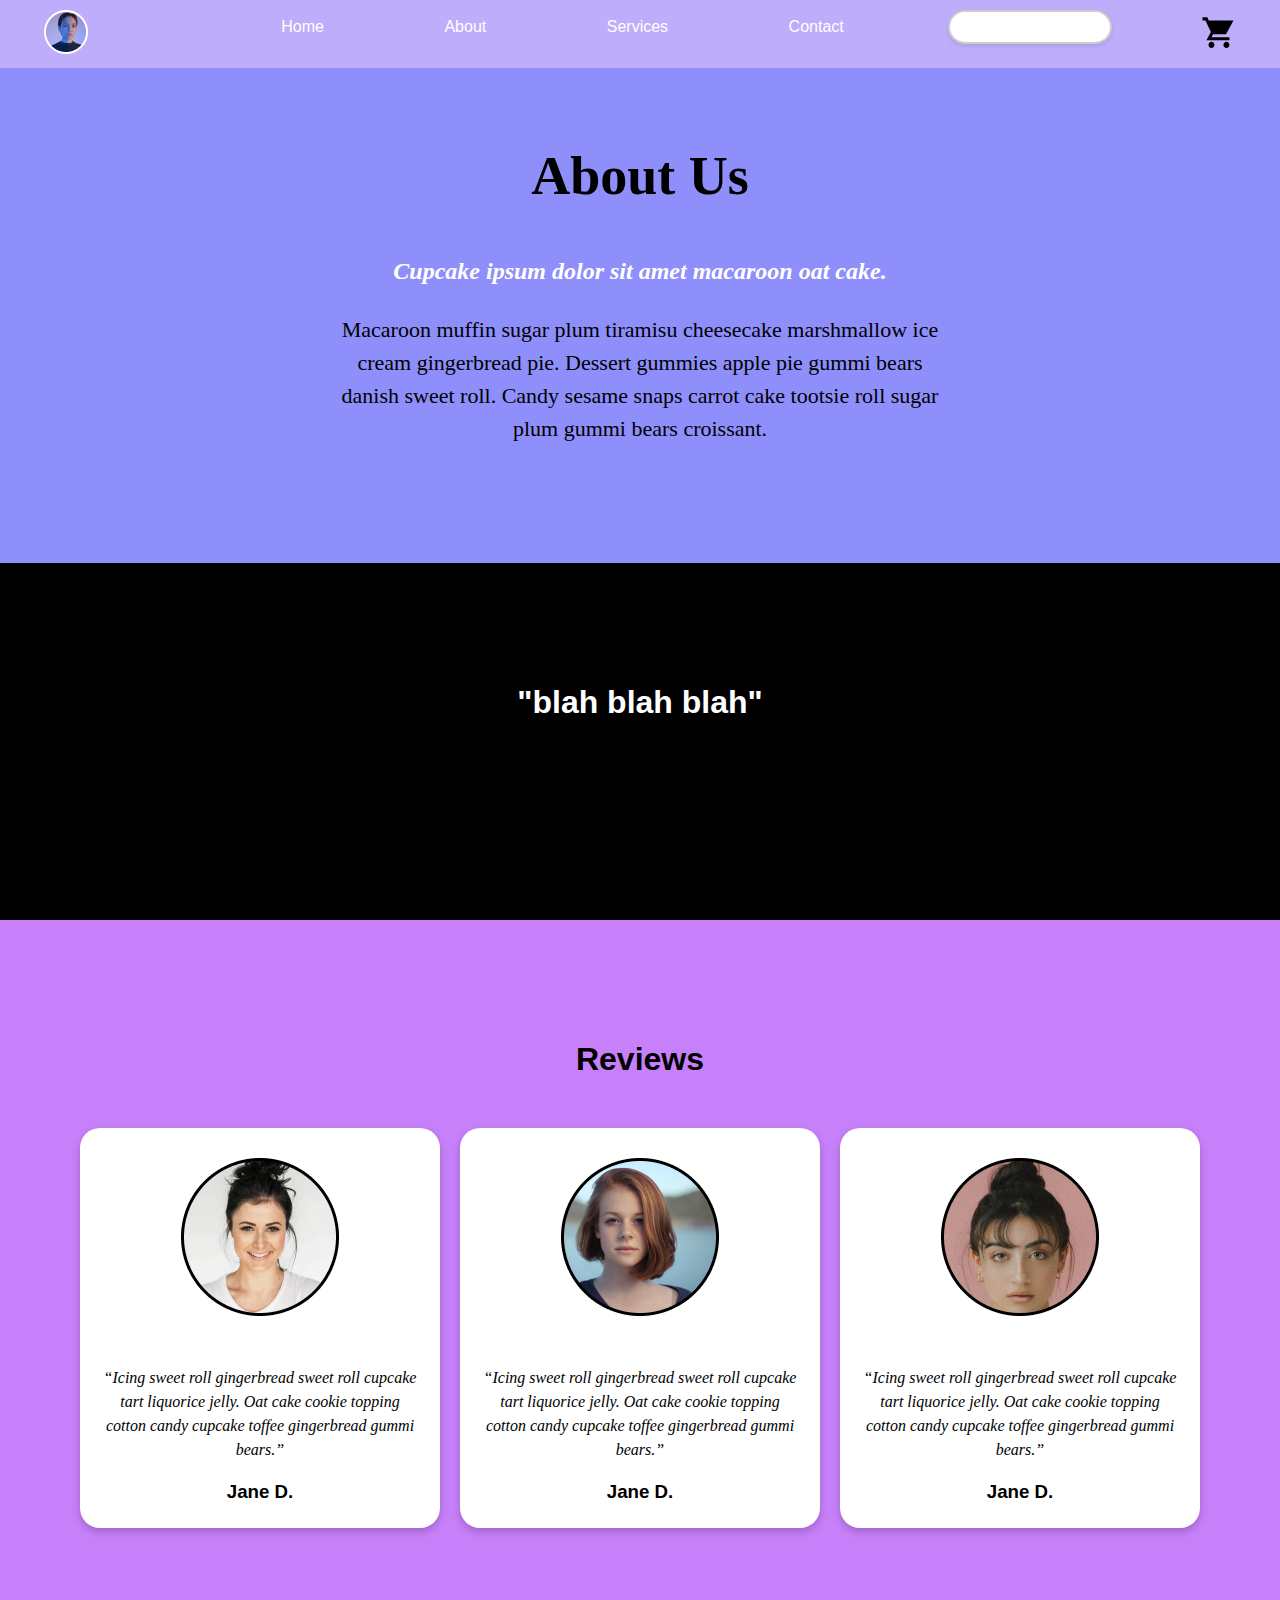
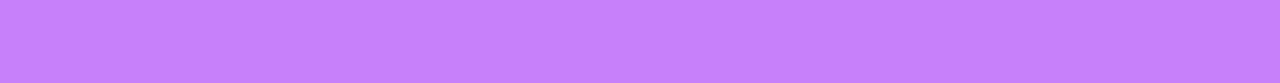
==== exercise2/index.html @ 4f0271bd "add exercise 2" ====
<!DOCTYPE html>
<html lang="en">
<head>
  <meta charset="UTF-8">
  <meta name="viewport" content="width=device-width, initial-scale=1.0">
  <title>Exercise 2</title>
  <link rel="stylesheet" href="./style.css">
</head>
<body>
  <!-- Navigation Bar -->
  <nav>
    <ul>
      <li><img src="profile.png"></li>    
      <li></li>  
      <li><a href="#home">Home</a></li>
      <li><a href="#about">About</a></li>
      <li><a href="#services">Services</a></li>
      <li><a href="#contact">Contact</a></li>
      <li><input type="text" class="search-box" ></li>  
      <li><img src="shopping-cart.svg"></li>  
    </ul>
  </nav>

  <section id="about">
    <h1>About Us</h1>
    <h3>Cupcake ipsum dolor sit amet macaroon oat cake.</h3>
    <p>Macaroon muffin sugar plum tiramisu cheesecake marshmallow ice cream gingerbread pie. Dessert gummies apple pie gummi bears danish sweet roll. Candy sesame snaps carrot cake tootsie roll sugar plum gummi bears croissant.</p>
  </section>

  <section id="services">
    <h1>"blah blah blah"</h1>
  </section>

  <section id="contact">
    <h1>Reviews</h1>
    <div class="image-container">
        <div class="image-box">
          <img src="orang-1.png" alt="Image 1">
          <p>“Icing sweet roll gingerbread sweet roll cupcake tart liquorice jelly. Oat cake cookie topping cotton candy cupcake toffee gingerbread gummi bears.”</p>
          <h3>Jane D.</h3>
        </div>
        <div class="image-box">
          <img src="orang-2.png" alt="Image 2">
          <p>“Icing sweet roll gingerbread sweet roll cupcake tart liquorice jelly. Oat cake cookie topping cotton candy cupcake toffee gingerbread gummi bears.”</p>
          <h3>Jane D.</h3>
        </div>
        <div class="image-box">
          <img src="orang-3.png" alt="Image 3">
          <p>“Icing sweet roll gingerbread sweet roll cupcake tart liquorice jelly. Oat cake cookie topping cotton candy cupcake toffee gingerbread gummi bears.”</p>
          <h3>Jane D.</h3>
        </div>
      </div>
  </section>
</body>
</html>
---- exercise2/style.css ----
/* General body styling */
body, html {
  margin: 0;
  padding: 0;
  font-family: Arial, sans-serif;
}
/* Navigation bar styling */
nav {
  position: fixed; /* Keeps the navbar fixed at the top */
  top: 0;
  width: 100%;
  background-color: #BEADFA;
  padding: 10px 0;
  z-index: 1000; /* Ensures the navbar is above other elements */
}
nav ul {
  list-style: none;
  margin: 0;
  padding: 0;
  display: flex;
  justify-content: space-around;
}
nav ul li {
  margin: 0 15px;
}
nav ul li a {
  color: white;
  text-decoration: none;
  padding: 8px 16px;
  display: inline-block;
}
nav ul li a:hover {
  background-color: #555;
  border-radius: 5px;
}

nav ul .search-container {
  display: flex;
  justify-content: center;
  align-items: center;
  height: 100vh; /* Full height of the viewport */
}
/* Styles for the rounded search box */
nav ul .search-box {
  width: 120px; /* Adjust width as needed */
  height: 10px;
  padding: 10px 20px; /* Adjust padding for desired height */
  border: 2px solid #ccc; /* Border color and width */
  border-radius: 25px; /* Controls the roundness */
  outline: none; /* Removes default outline on focus */
  font-size: 16px; /* Adjust font size */
  box-shadow: 0 2px 4px rgba(0, 0, 0, 0.1); /* Optional: adds subtle shadow */
  transition: border-color 0.3s, box-shadow 0.3s; /* Smooth transition for hover effect */
}
/* Focus and hover effect */
nav ul .search-box:focus {
  border-color: #4A90E2; /* Change border color on focus */
  box-shadow: 0 2px 8px rgba(0, 0, 0, 0.2); /* Enhance shadow on focus */
}

/* Section styling */
section {
  padding: 100px 20px;
  align-items: center;
  justify-content: center;
  text-align: center;
}
/* Different background colors for each section */

#about {
    background-color: #8E8FFA;
    height: 363px;
}

#about h1 {
    font-size: xx-large;
    color : black;

    /* About Us */
font-family: 'Poppins';
font-style: normal;
font-weight: 800;
font-size: 54px;
line-height: 81px;
text-align: center;


}

#about h3 {
    /* Cupcake ipsum dolor sit amet macaroon oat cake. */

font-family: 'Poppins';
font-style: italic;
font-weight: 600;
font-size: 24px;
line-height: 36px;
text-align: center;

color: #FFFFFF;


}

#about p {
    width: 50%;
    text-align: center;
    margin: 0 auto;

    /* Macaroon muffin sugar plum tiramisu cheesecake marshmallow ice cream gingerbread pie. Dessert gummies apple pie gummi bears danish sweet roll. Candy sesame snaps carrot cake tootsie roll sugar plum gummi bears croissant. */

font-family: 'Poppins';
font-style: normal;
font-weight: 400;
font-size: 22px;
line-height: 33px;
text-align: center;

color: #000000;


}


#services {
  background-color: black; /* Even darker gray */
  color: white;
  height: 157px;
}

#services h1 {
    font-size: xx-large;
}

#contact {
  background-color: #C780FA;
  height: 563px;
}

#contact h1 {
    font-size: xx-large;
}

#contact .image-container {
    display: flex;
    justify-content: space-between; /* Space between images */
    align-items: center;
    margin: 50px; /* Adjust this as needed */
}
/* Individual image styling */
#contact .image-box {
  width: 400px; /* Fixed width */
  height: 400px; /* Fixed height */
  background-color: white;
  border-radius: 20px; /* Rounded corners */
  overflow: hidden; /* Ensures image fits within the rounded border */
  margin: 0 10px; /* Space between the images */
  box-shadow: 0 4px 8px rgba(0, 0, 0, 0.2); /* Optional: Adds shadow for a 3D effect */
}
#contact .image-box img {
  margin-top: 30px;
  margin-bottom: 30px;
  width: 158px;
  height: 158px;
  object-fit: cover; /* Ensures the image fits the container without distortion */
}

#contact .image-box p {
    /* “Icing sweet roll gingerbread sweet roll cupcake tart liquorice jelly. Oat cake cookie topping cotton candy cupcake toffee gingerbread gummi bears.” */

font-family: 'Poppins';
font-style: italic;
font-weight: 500;
font-size: 16px;
line-height: 24px;
text-align: center;

color: #000000;
margin-left: 20px;
margin-right: 20px;

}
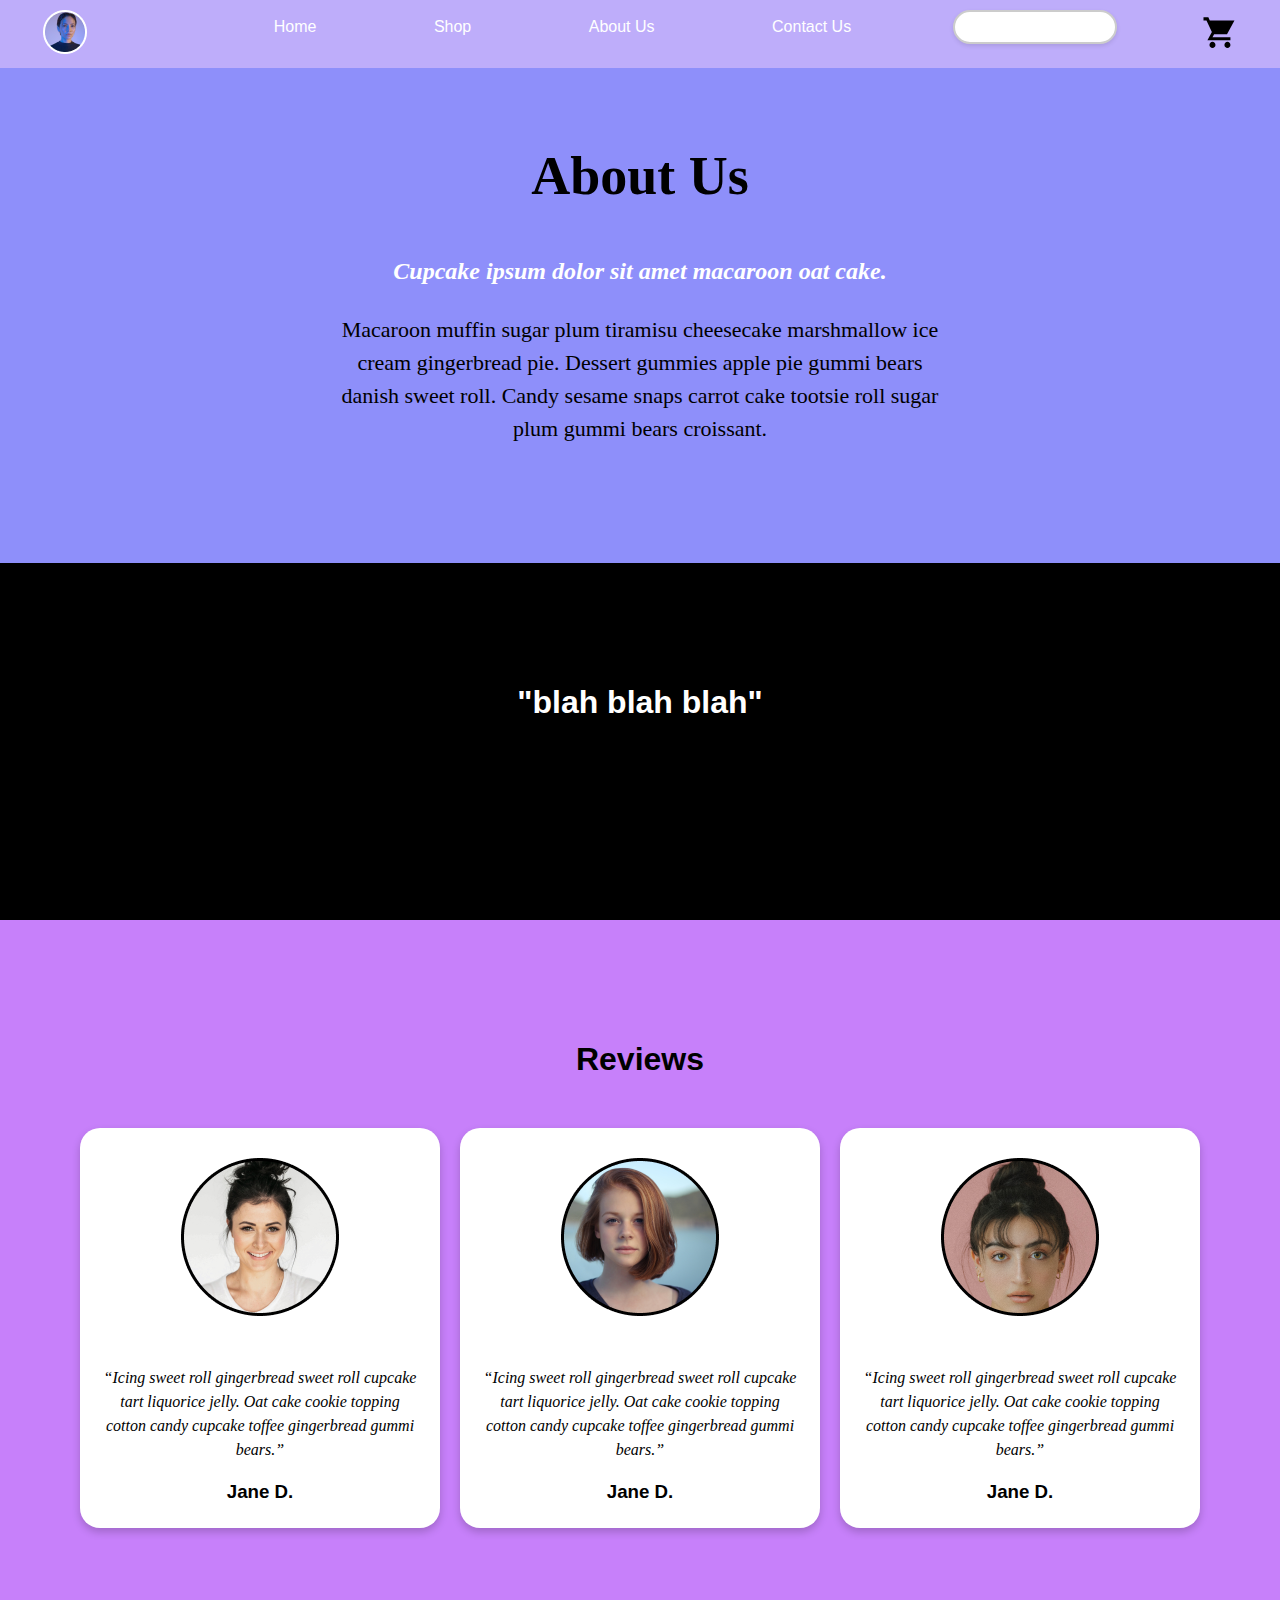
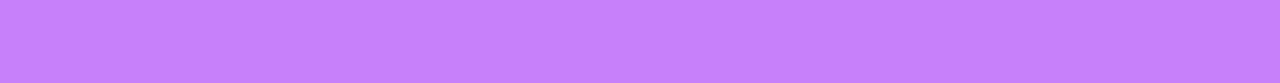
==== commit 6b76bb5b: "fixed navigation name" ====
--- a/exercise2/index.html
+++ b/exercise2/index.html
@@ -7,15 +7,15 @@
   <link rel="stylesheet" href="./style.css">
 </head>
 <body>
-  <!-- Navigation Bar -->
+
   <nav>
     <ul>
       <li><img src="profile.png"></li>    
       <li></li>  
-      <li><a href="#home">Home</a></li>
-      <li><a href="#about">About</a></li>
-      <li><a href="#services">Services</a></li>
-      <li><a href="#contact">Contact</a></li>
+      <li><a href="#">Home</a></li>
+      <li><a href="#shop">Shop</a></li>
+      <li><a href="#about">About Us</a></li>
+      <li><a href="#contact">Contact Us</a></li>
       <li><input type="text" class="search-box" ></li>  
       <li><img src="shopping-cart.svg"></li>  
     </ul>
@@ -27,7 +27,7 @@
     <p>Macaroon muffin sugar plum tiramisu cheesecake marshmallow ice cream gingerbread pie. Dessert gummies apple pie gummi bears danish sweet roll. Candy sesame snaps carrot cake tootsie roll sugar plum gummi bears croissant.</p>
   </section>
 
-  <section id="services">
+  <section id="shop">
     <h1>"blah blah blah"</h1>
   </section>
 
--- a/exercise2/style.css
+++ b/exercise2/style.css
@@ -1,18 +1,18 @@
 
- /* General body styling */
+
 body, html {
   margin: 0;
   padding: 0;
   font-family: Arial, sans-serif;
 }
-/* Navigation bar styling */
+
 nav {
-  position: fixed; /* Keeps the navbar fixed at the top */
+  position: fixed; 
   top: 0;
   width: 100%;
   background-color: #BEADFA;
   padding: 10px 0;
-  z-index: 1000; /* Ensures the navbar is above other elements */
+  z-index: 1000;
 }
 nav ul {
   list-style: none;
@@ -39,34 +39,34 @@
   display: flex;
   justify-content: center;
   align-items: center;
-  height: 100vh; /* Full height of the viewport */
-}
-/* Styles for the rounded search box */
-nav ul .search-box {
-  width: 120px; /* Adjust width as needed */
-  height: 10px;
-  padding: 10px 20px; /* Adjust padding for desired height */
-  border: 2px solid #ccc; /* Border color and width */
-  border-radius: 25px; /* Controls the roundness */
-  outline: none; /* Removes default outline on focus */
-  font-size: 16px; /* Adjust font size */
-  box-shadow: 0 2px 4px rgba(0, 0, 0, 0.1); /* Optional: adds subtle shadow */
-  transition: border-color 0.3s, box-shadow 0.3s; /* Smooth transition for hover effect */
-}
-/* Focus and hover effect */
-nav ul .search-box:focus {
-  border-color: #4A90E2; /* Change border color on focus */
-  box-shadow: 0 2px 8px rgba(0, 0, 0, 0.2); /* Enhance shadow on focus */
+  height: 100vh;
 }
 
-/* Section styling */
+nav ul .search-box {
+  width: 120px;
+  height: 10px;
+  padding: 10px 20px;
+  border: 2px solid #ccc;
+  border-radius: 25px;
+  outline: none; 
+  font-size: 16px; 
+  box-shadow: 0 2px 4px rgba(0, 0, 0, 0.1);
+  transition: border-color 0.3s, box-shadow 0.3s; 
+}
+
+nav ul .search-box:focus {
+  border-color: #4A90E2; 
+  box-shadow: 0 2px 8px rgba(0, 0, 0, 0.2);
+}
+
+
 section {
   padding: 100px 20px;
   align-items: center;
   justify-content: center;
   text-align: center;
 }
-/* Different background colors for each section */
+
 
 #about {
     background-color: #8E8FFA;
@@ -76,16 +76,12 @@
 #about h1 {
     font-size: xx-large;
     color : black;
-
-    /* About Us */
 font-family: 'Poppins';
 font-style: normal;
 font-weight: 800;
 font-size: 54px;
 line-height: 81px;
 text-align: center;
-
-
 }
 
 #about h3 {
@@ -123,13 +119,13 @@
 }
 
 
-#services {
-  background-color: black; /* Even darker gray */
+#shop {
+  background-color: black;
   color: white;
   height: 157px;
 }
 
-#services h1 {
+#shop h1 {
     font-size: xx-large;
 }
 
@@ -144,26 +140,26 @@
 
 #contact .image-container {
     display: flex;
-    justify-content: space-between; /* Space between images */
+    justify-content: space-between;
     align-items: center;
-    margin: 50px; /* Adjust this as needed */
+    margin: 50px; 
 }
-/* Individual image styling */
+
 #contact .image-box {
-  width: 400px; /* Fixed width */
-  height: 400px; /* Fixed height */
+  width: 400px; 
+  height: 400px; 
   background-color: white;
-  border-radius: 20px; /* Rounded corners */
-  overflow: hidden; /* Ensures image fits within the rounded border */
-  margin: 0 10px; /* Space between the images */
-  box-shadow: 0 4px 8px rgba(0, 0, 0, 0.2); /* Optional: Adds shadow for a 3D effect */
+  border-radius: 20px; 
+  overflow: hidden; 
+  margin: 0 10px; 
+  box-shadow: 0 4px 8px rgba(0, 0, 0, 0.2);
 }
 #contact .image-box img {
   margin-top: 30px;
   margin-bottom: 30px;
   width: 158px;
   height: 158px;
-  object-fit: cover; /* Ensures the image fits the container without distortion */
+  object-fit: cover; 
 }
 
 #contact .image-box p {
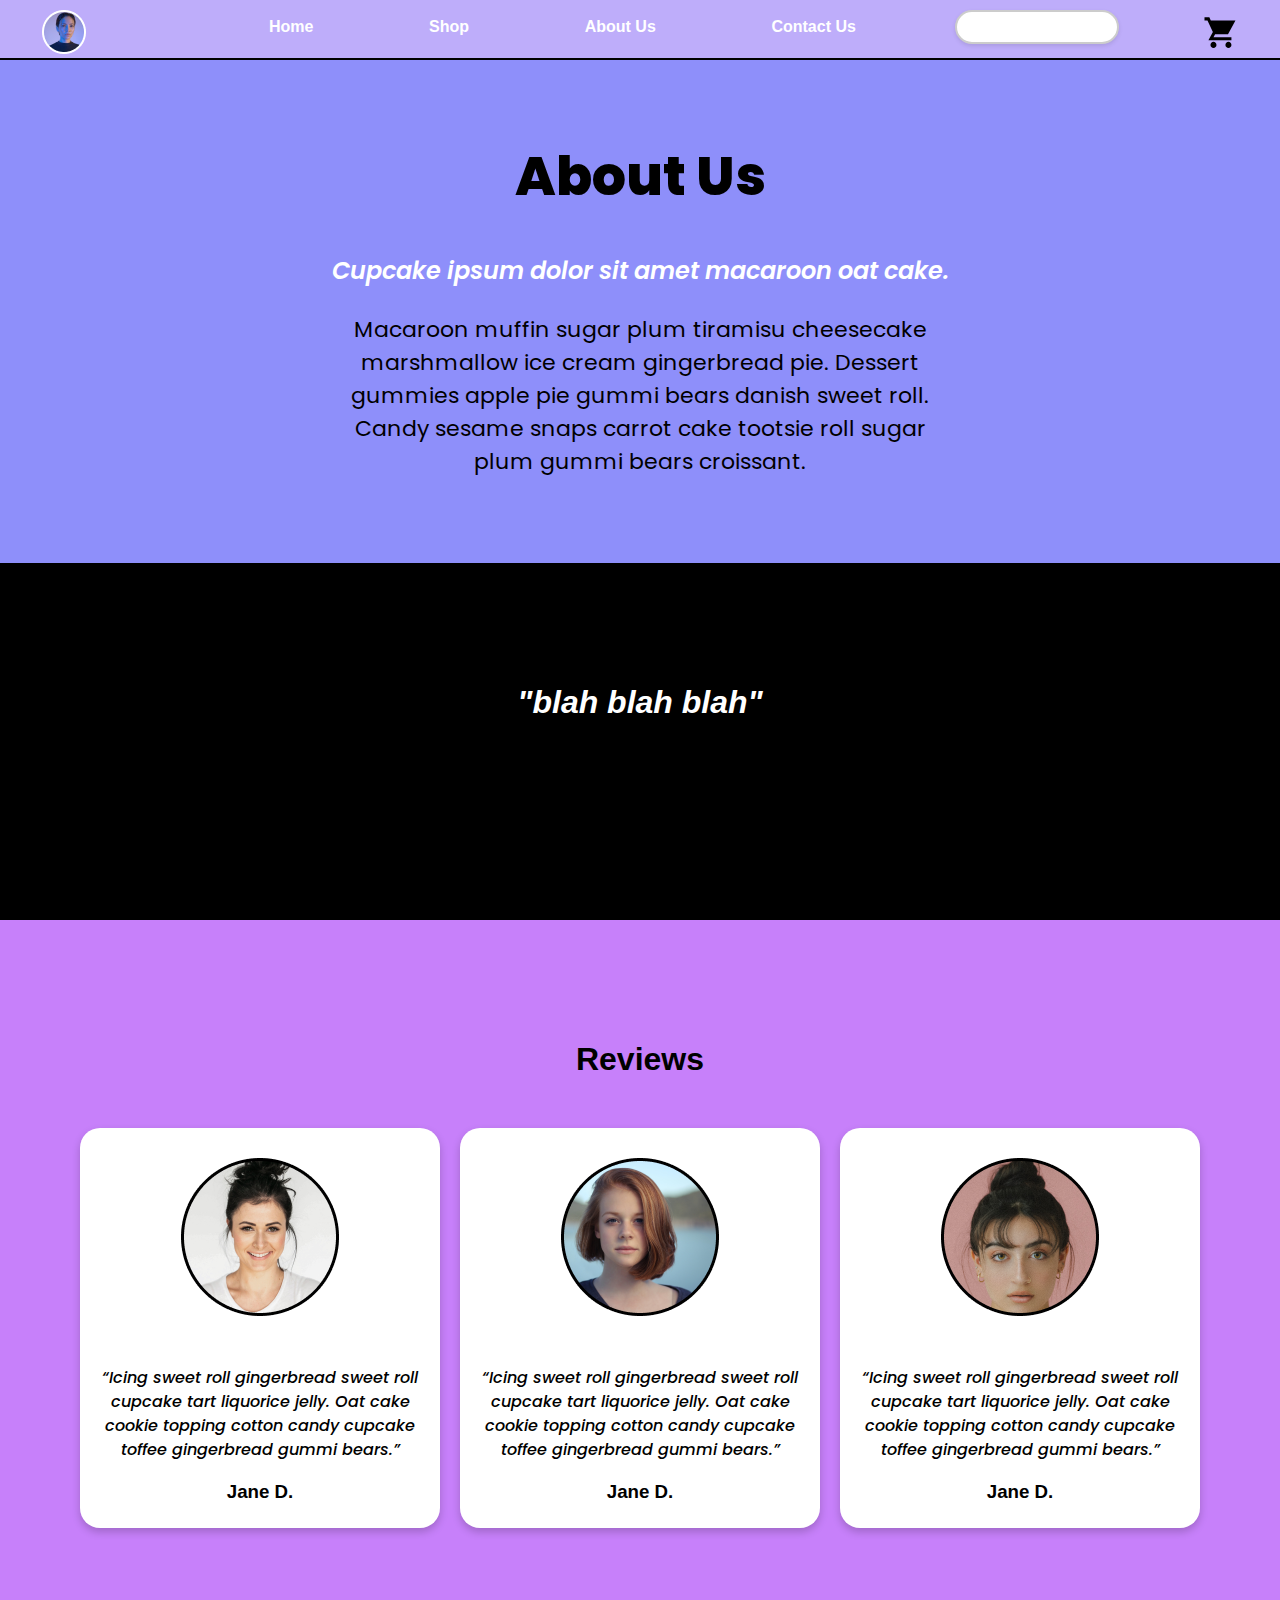
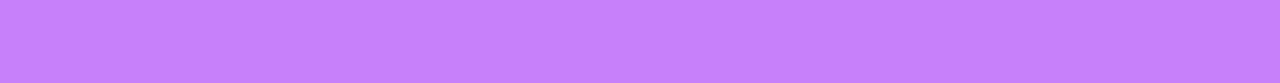
==== commit 9bbd0196: "add black line below nav, and add font link" ====
--- a/exercise2/index.html
+++ b/exercise2/index.html
@@ -5,6 +5,7 @@
   <meta name="viewport" content="width=device-width, initial-scale=1.0">
   <title>Exercise 2</title>
   <link rel="stylesheet" href="./style.css">
+  <link href='https://fonts.googleapis.com/css?family=Poppins' rel='stylesheet'>
 </head>
 <body>
 
@@ -19,7 +20,10 @@
       <li><input type="text" class="search-box" ></li>  
       <li><img src="shopping-cart.svg"></li>  
     </ul>
+    <div class="black-border"></div>
   </nav>
+
+  
 
   <section id="about">
     <h1>About Us</h1>
@@ -28,7 +32,7 @@
   </section>
 
   <section id="shop">
-    <h1>"blah blah blah"</h1>
+    <h1><i>"blah blah blah"</i></h1>
   </section>
 
   <section id="contact">
--- a/exercise2/style.css
+++ b/exercise2/style.css
@@ -11,9 +11,10 @@
   top: 0;
   width: 100%;
   background-color: #BEADFA;
-  padding: 10px 0;
+  padding-top: 10px;
   z-index: 1000;
 }
+
 nav ul {
   list-style: none;
   margin: 0;
@@ -26,6 +27,7 @@
 }
 nav ul li a {
   color: white;
+  font-weight: bold;
   text-decoration: none;
   padding: 8px 16px;
   display: inline-block;
@@ -59,6 +61,11 @@
   box-shadow: 0 2px 8px rgba(0, 0, 0, 0.2);
 }
 
+nav .black-border {
+    background-color: black;
+    height: 2px;
+    width: 100%;
+}
 
 section {
   padding: 100px 20px;
@@ -98,6 +105,8 @@
 
 
 }
+
+
 
 #about p {
     width: 50%;
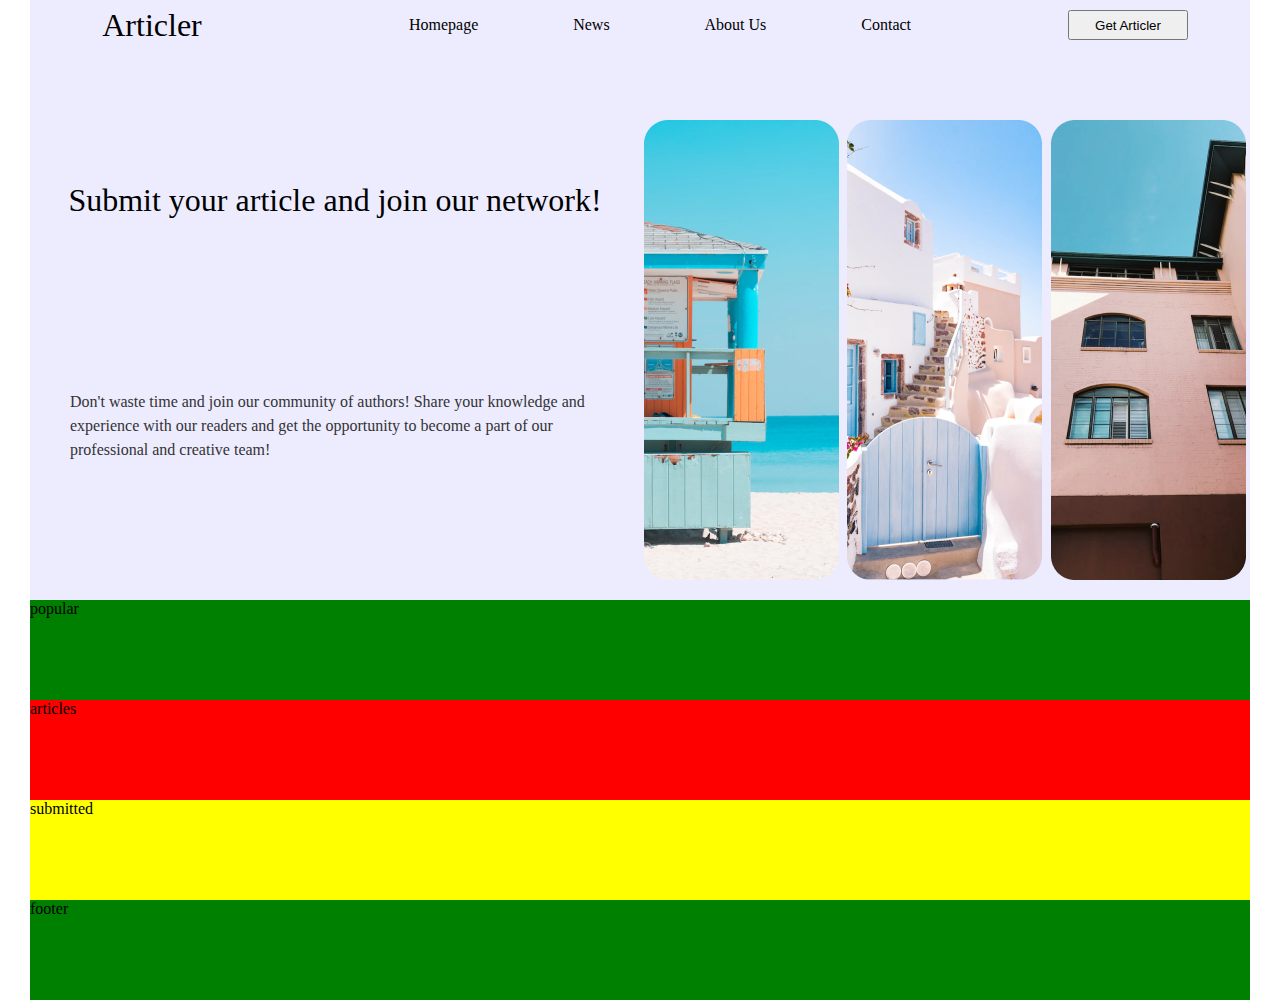
==== commit 44a4f589: "day 3 exercise 2, 20%" ====
--- a/exercise2/index.html
+++ b/exercise2/index.html
@@ -1,59 +1,47 @@
-<!DOCTYPE html>
-<html lang="en">
-<head>
-  <meta charset="UTF-8">
-  <meta name="viewport" content="width=device-width, initial-scale=1.0">
-  <title>Exercise 2</title>
-  <link rel="stylesheet" href="./style.css">
-  <link href='https://fonts.googleapis.com/css?family=Poppins' rel='stylesheet'>
-</head>
-<body>
+<html>
+    <head>
+        <link rel="stylesheet" href="style.css">
+    </head>
 
-  <nav>
-    <ul>
-      <li><img src="profile.png"></li>    
-      <li></li>  
-      <li><a href="#">Home</a></li>
-      <li><a href="#shop">Shop</a></li>
-      <li><a href="#about">About Us</a></li>
-      <li><a href="#contact">Contact Us</a></li>
-      <li><input type="text" class="search-box" ></li>  
-      <li><img src="shopping-cart.svg"></li>  
-    </ul>
-    <div class="black-border"></div>
-  </nav>
-
-  
-
-  <section id="about">
-    <h1>About Us</h1>
-    <h3>Cupcake ipsum dolor sit amet macaroon oat cake.</h3>
-    <p>Macaroon muffin sugar plum tiramisu cheesecake marshmallow ice cream gingerbread pie. Dessert gummies apple pie gummi bears danish sweet roll. Candy sesame snaps carrot cake tootsie roll sugar plum gummi bears croissant.</p>
-  </section>
-
-  <section id="shop">
-    <h1><i>"blah blah blah"</i></h1>
-  </section>
-
-  <section id="contact">
-    <h1>Reviews</h1>
-    <div class="image-container">
-        <div class="image-box">
-          <img src="orang-1.png" alt="Image 1">
-          <p>“Icing sweet roll gingerbread sweet roll cupcake tart liquorice jelly. Oat cake cookie topping cotton candy cupcake toffee gingerbread gummi bears.”</p>
-          <h3>Jane D.</h3>
-        </div>
-        <div class="image-box">
-          <img src="orang-2.png" alt="Image 2">
-          <p>“Icing sweet roll gingerbread sweet roll cupcake tart liquorice jelly. Oat cake cookie topping cotton candy cupcake toffee gingerbread gummi bears.”</p>
-          <h3>Jane D.</h3>
-        </div>
-        <div class="image-box">
-          <img src="orang-3.png" alt="Image 3">
-          <p>“Icing sweet roll gingerbread sweet roll cupcake tart liquorice jelly. Oat cake cookie topping cotton candy cupcake toffee gingerbread gummi bears.”</p>
-          <h3>Jane D.</h3>
-        </div>
-      </div>
-  </section>
-</body>
-</html>
+    <body>
+        <section id="jumbotron">
+            <div class="navigation">
+                <div class="left flex-center">Articler</div>
+                <div class="center">
+                    <nav>
+                        <ul>
+                            <li>Homepage</li>
+                            <li>News</li>
+                            <li>About Us</li>
+                            <li>Contact</li>
+                        </ul>
+                    </nav>
+                </div>
+                <div class="right flex-center"><button>Get Articler</button> </div>
+            </div> 
+            <div class="content">
+                <div class="left">
+                    <div class="top flex-center">
+                        <span class="title">Submit your article and join our network!</span>
+                    </div>
+                    <div class="bottom">
+                        <span class="content">
+                            Don't waste time and join our community of authors! Share your knowledge
+                            and experience with our readers and get the opportunity to become
+                            a part of our professional and creative team!
+                        </span>
+                    </div>
+                </div>
+                <div class="right">
+                    <div class="img-left flex-center"><img src="jumbotron-1.png"></div>
+                    <div class="img-center flex-center"><img src="jumbotron-2.png"></div>
+                    <div class="img-right flex-center"><img src="jumbotron-3.png"></div>
+                </div>
+            </div>
+        </section>  
+        <section id="popular">popular</section> 
+        <section id="articles">articles</section>
+        <section id="submitted">submitted</section>
+        <section id="footer">footer</section>
+    </body>
+</html>--- a/exercise2/style.css
+++ b/exercise2/style.css
@@ -1,188 +1,128 @@
-
-
-body, html {
-  margin: 0;
-  padding: 0;
-  font-family: Arial, sans-serif;
-}
-
-nav {
-  position: fixed; 
-  top: 0;
-  width: 100%;
-  background-color: #BEADFA;
-  padding-top: 10px;
-  z-index: 1000;
-}
-
-nav ul {
-  list-style: none;
-  margin: 0;
-  padding: 0;
-  display: flex;
-  justify-content: space-around;
-}
-nav ul li {
-  margin: 0 15px;
-}
-nav ul li a {
-  color: white;
-  font-weight: bold;
-  text-decoration: none;
-  padding: 8px 16px;
-  display: inline-block;
-}
-nav ul li a:hover {
-  background-color: #555;
-  border-radius: 5px;
-}
-
-nav ul .search-container {
-  display: flex;
-  justify-content: center;
-  align-items: center;
-  height: 100vh;
-}
-
-nav ul .search-box {
-  width: 120px;
-  height: 10px;
-  padding: 10px 20px;
-  border: 2px solid #ccc;
-  border-radius: 25px;
-  outline: none; 
-  font-size: 16px; 
-  box-shadow: 0 2px 4px rgba(0, 0, 0, 0.1);
-  transition: border-color 0.3s, box-shadow 0.3s; 
-}
-
-nav ul .search-box:focus {
-  border-color: #4A90E2; 
-  box-shadow: 0 2px 8px rgba(0, 0, 0, 0.2);
-}
-
-nav .black-border {
-    background-color: black;
-    height: 2px;
-    width: 100%;
+body {
+    margin: 0;
+    padding: 0;
 }
 
 section {
-  padding: 100px 20px;
-  align-items: center;
-  justify-content: center;
-  text-align: center;
+    margin-left: 30px;
+    margin-right: 30px;
 }
 
-
-#about {
-    background-color: #8E8FFA;
-    height: 363px;
+.flex-center {
+    display: flex;
+    align-items: center;
+    justify-content: center;
 }
 
-#about h1 {
-    font-size: xx-large;
-    color : black;
-font-family: 'Poppins';
-font-style: normal;
-font-weight: 800;
-font-size: 54px;
-line-height: 81px;
-text-align: center;
+#jumbotron {
+    background-color: #EDECFF;
+    height: 600px;
+ }
+
+.navigation {
+
+   height: 50px;
+   display: flex;
 }
 
-#about h3 {
-    /* Cupcake ipsum dolor sit amet macaroon oat cake. */
-
-font-family: 'Poppins';
-font-style: italic;
-font-weight: 600;
-font-size: 24px;
-line-height: 36px;
-text-align: center;
-
-color: #FFFFFF;
-
-
-}
-
-
-
-#about p {
-    width: 50%;
-    text-align: center;
-    margin: 0 auto;
-
-    /* Macaroon muffin sugar plum tiramisu cheesecake marshmallow ice cream gingerbread pie. Dessert gummies apple pie gummi bears danish sweet roll. Candy sesame snaps carrot cake tootsie roll sugar plum gummi bears croissant. */
-
-font-family: 'Poppins';
-font-style: normal;
-font-weight: 400;
-font-size: 22px;
-line-height: 33px;
-text-align: center;
-
-color: #000000;
-
-
-}
-
-
-#shop {
-  background-color: black;
-  color: white;
-  height: 157px;
-}
-
-#shop h1 {
+.navigation .left {
+    flex-basis: 20%;
     font-size: xx-large;
 }
 
-#contact {
-  background-color: #C780FA;
-  height: 563px;
+.navigation .center {
+    flex-basis: 60%;
 }
 
-#contact h1 {
+.navigation .center nav ul {
+    display: flex;
+    list-style: none;
+    justify-content: space-evenly;
+    align-items: center;
+}
+
+.navigation .right {
+    flex-basis: 20%;
+}
+
+.navigation .right button {
+    width: 120px;
+    height: 30px;
+}
+
+#jumbotron .content {
+ height: 100%;
+
+ display: flex;
+}
+
+#jumbotron .content .left {
+    flex-basis: 50%;
+
+    display: flex;
+    flex-direction: column;
+}
+
+#jumbotron .content .left .top {
+    flex-basis: 50%;
+}
+
+#jumbotron .content .left .top .title {
     font-size: xx-large;
 }
 
-#contact .image-container {
-    display: flex;
-    justify-content: space-between;
-    align-items: center;
-    margin: 50px; 
+#jumbotron .content .left .bottom {
+    flex-basis: 50%;
+
+    /* Don't waste time and join our community of authors! Share your knowledge and experience with our readers and get the opportunity to become a part of our professional and creative team! */
 }
 
-#contact .image-box {
-  width: 400px; 
-  height: 400px; 
-  background-color: white;
-  border-radius: 20px; 
-  overflow: hidden; 
-  margin: 0 10px; 
-  box-shadow: 0 4px 8px rgba(0, 0, 0, 0.2);
-}
-#contact .image-box img {
-  margin-top: 30px;
-  margin-bottom: 30px;
-  width: 158px;
-  height: 158px;
-  object-fit: cover; 
+#jumbotron .content .left .bottom .content {
+
+font-family: 'Lato';
+font-style: normal;
+font-weight: 300;
+font-size: 16px;
+line-height: 24px;
+color: #333333;
+
+margin: 40px;
 }
 
-#contact .image-box p {
-    /* “Icing sweet roll gingerbread sweet roll cupcake tart liquorice jelly. Oat cake cookie topping cotton candy cupcake toffee gingerbread gummi bears.” */
+#jumbotron .content .right {
+    flex-basis: 50%;
 
-font-family: 'Poppins';
-font-style: italic;
-font-weight: 500;
-font-size: 16px;
-line-height: 24px;
-text-align: center;
+    display: flex;
+}
 
-color: #000000;
-margin-left: 20px;
-margin-right: 20px;
+#jumbotron .content .right .img-left {
+    flex-basis: 33.33%;
+}
 
-}+#jumbotron .content .right .img-center {
+    flex-basis: 33.33%;
+}
+
+#jumbotron .content .right .img-right {
+    flex-basis: 33.33%;
+}
+
+ #popular {
+    background : green; 
+    height: 100px;
+ }
+
+ #articles {
+    background : red; 
+    height: 100px;
+ }
+
+ #submitted {
+    background : yellow;
+    height: 100px;
+ }
+
+ #footer {
+    background : green; 
+    height: 100px;
+ }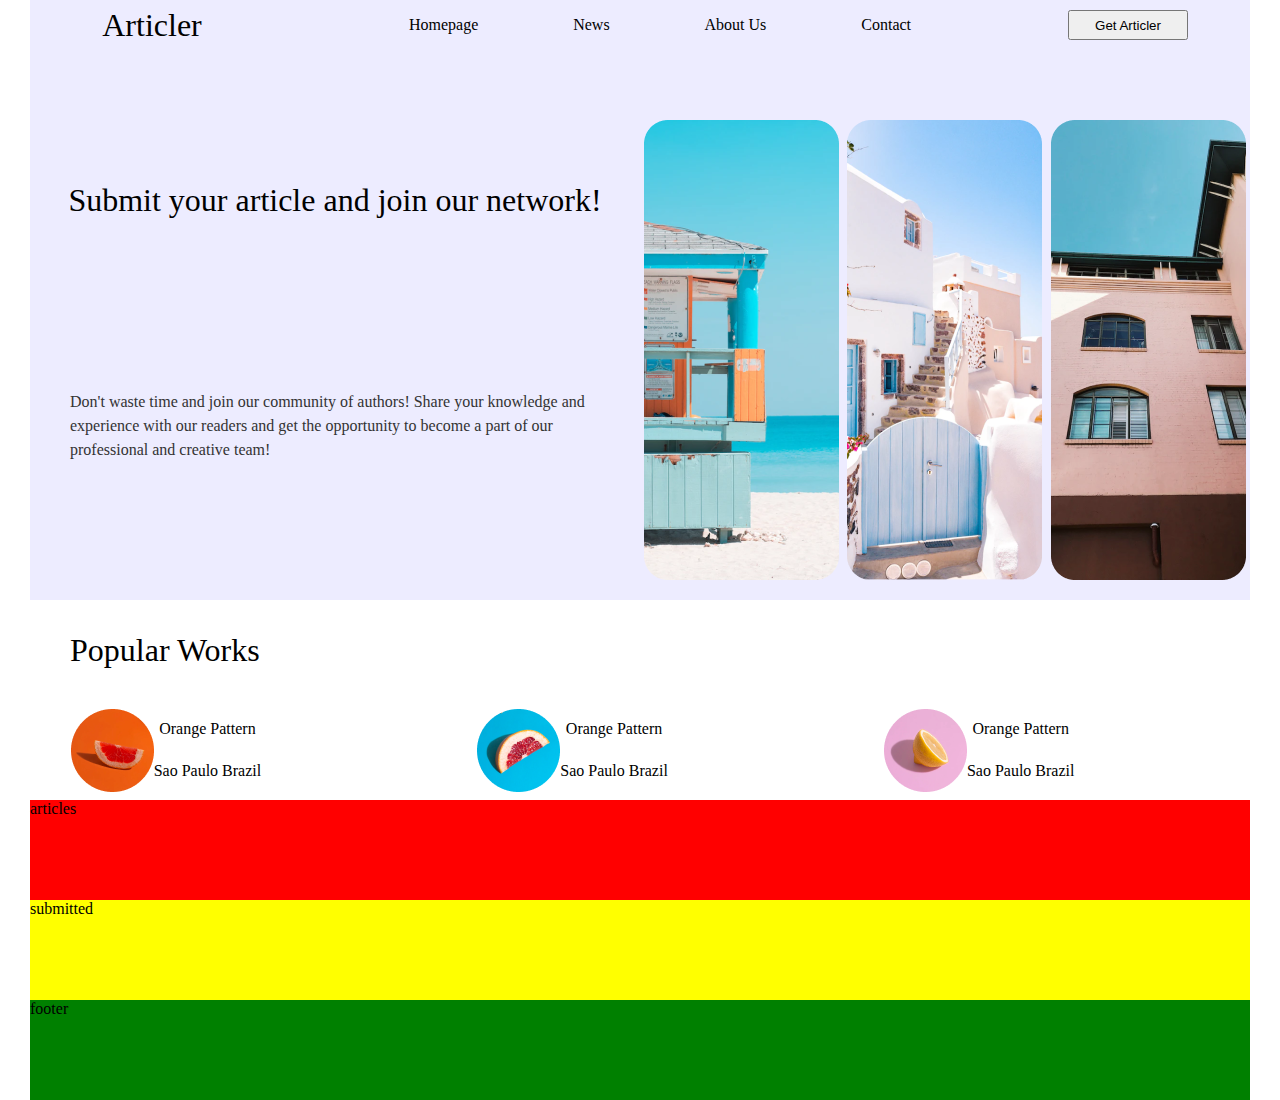
==== commit 86de59d3: "day 3 exercise 2, 30%" ====
--- a/exercise2/index.html
+++ b/exercise2/index.html
@@ -39,7 +39,44 @@
                 </div>
             </div>
         </section>  
-        <section id="popular">popular</section> 
+        <section id="popular">
+            <div class="top"><span class="title">Popular Works</span></div>
+            <div class="bottom">
+                <div class="left">
+                    <div class="works">
+                        <div class="image flex-center">
+                            <img src="works-1.png">
+                        </div>
+                        <div class="description">
+                            <div class="title flex-center">Orange Pattern</div>
+                            <div class="detail flex-center">Sao Paulo Brazil</div>
+                        </div>
+                    </div>
+                </div>
+                <div class="center">
+                    <div class="works">
+                        <div class="image flex-center">
+                            <img src="works-2.png">
+                        </div>
+                        <div class="description">
+                            <div class="title flex-center">Orange Pattern</div>
+                            <div class="detail flex-center">Sao Paulo Brazil</div>
+                        </div>
+                    </div>
+                </div>
+                <div class="right">
+                    <div class="works">
+                        <div class="image flex-center">
+                            <img src="works-3.png">
+                        </div>
+                        <div class="description">
+                            <div class="title flex-center">Orange Pattern</div>
+                            <div class="detail flex-center">Sao Paulo Brazil</div>
+                        </div>
+                    </div>
+                </div>
+            </div>
+        </section> 
         <section id="articles">articles</section>
         <section id="submitted">submitted</section>
         <section id="footer">footer</section>
--- a/exercise2/style.css
+++ b/exercise2/style.css
@@ -108,8 +108,56 @@
 }
 
  #popular {
-    background : green; 
+    background : white; 
+    height: 200px;
+
+    display: flex;
+    flex-direction: column;
+ }
+
+ #popular .top {
     height: 100px;
+    flex-basis: 50%;
+
+    display: flex;
+    justify-content: left;
+    align-items: center;
+ }
+
+ #popular .top .title {
+    font-size: xx-large;
+    margin-left: 40px;
+ }
+
+ #popular .bottom {
+    height: 100px;
+    flex-basis: 50%;
+
+    display: flex;
+ }
+
+ #popular .bottom .left {
+    flex-basis: 33.33%;
+    
+    display: flex;
+    justify-content: center;
+    align-items: center;
+ }
+
+ #popular .bottom .center {
+    flex-basis: 33.33%;
+
+    display: flex;
+    justify-content: center;
+    align-items: center;
+ }
+
+ #popular .bottom .right {
+    flex-basis: 33.33%;
+
+    display: flex;
+    justify-content: center;
+    align-items: center;
  }
 
  #articles {
@@ -125,4 +173,26 @@
  #footer {
     background : green; 
     height: 100px;
+ }
+
+ .works {
+    display: flex;
+    width: 80%;
+ }
+
+ .works .image {
+    display: flex;
+ }
+
+ .works .description {
+    display: flex;
+    flex-direction: column;
+ }
+
+ .works .title {
+    flex-basis: 50%;
+ }
+
+ .works .detail {
+    flex-basis: 50%;
  }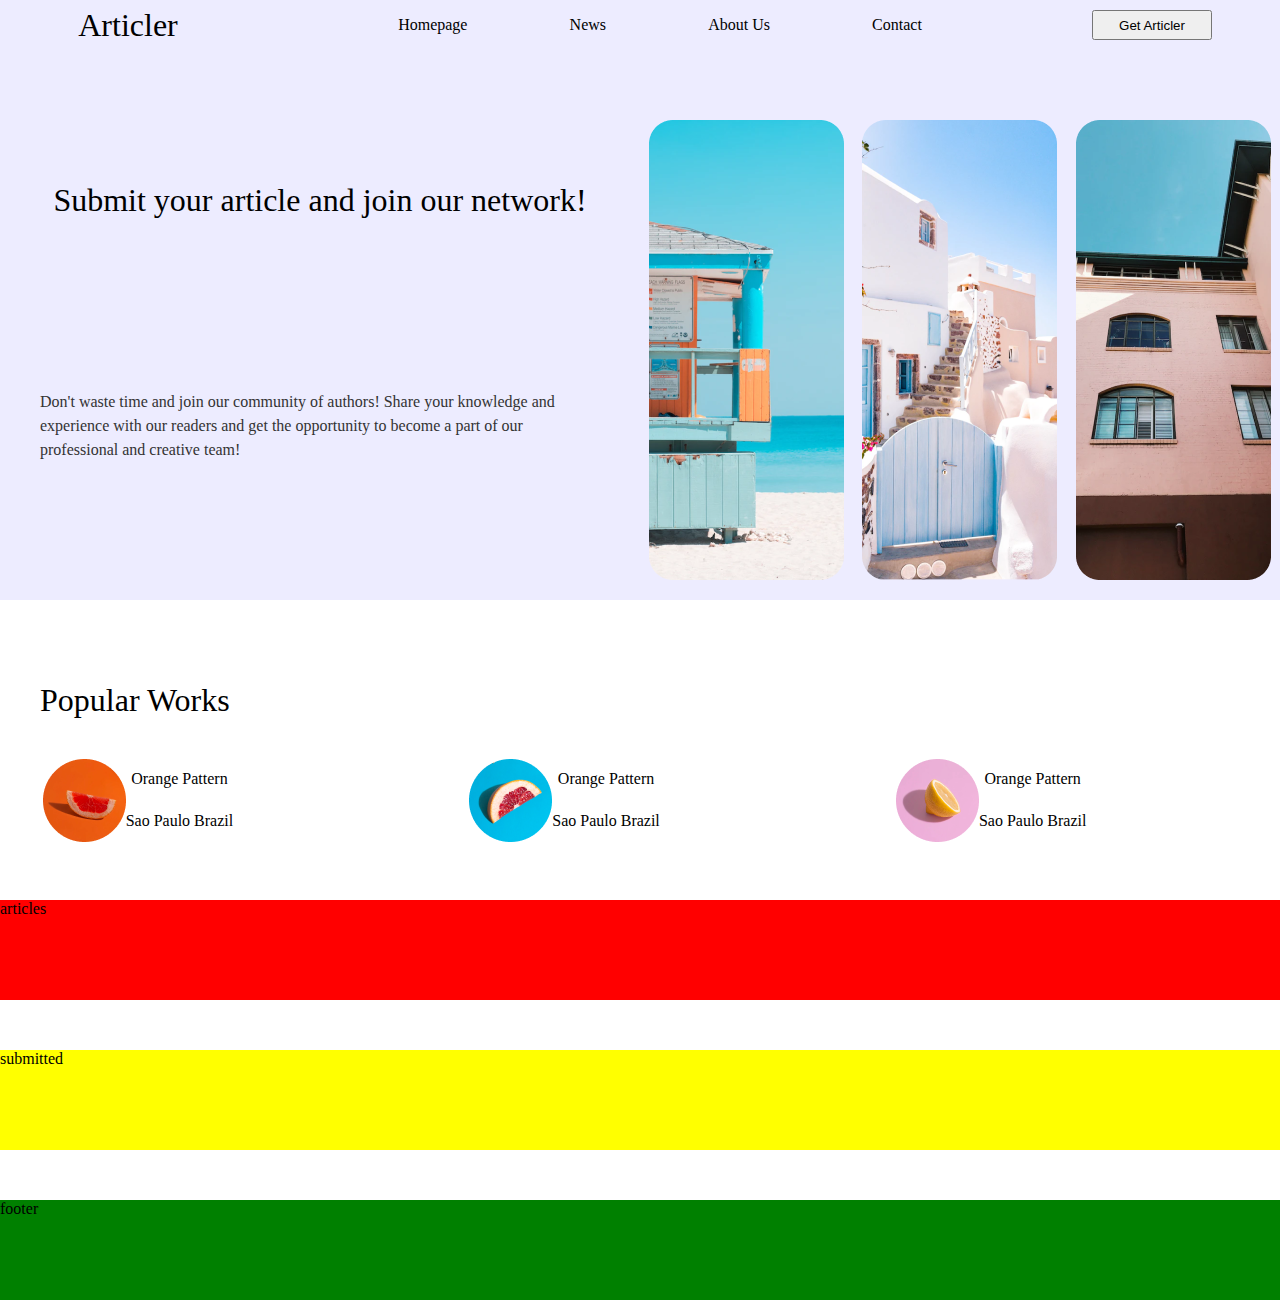
==== commit 59341d1f: "small margin fix" ====
--- a/exercise2/index.html
+++ b/exercise2/index.html
@@ -39,7 +39,7 @@
                 </div>
             </div>
         </section>  
-        <section id="popular">
+        <section id="popular" class="section-divider">
             <div class="top"><span class="title">Popular Works</span></div>
             <div class="bottom">
                 <div class="left">
@@ -77,8 +77,8 @@
                 </div>
             </div>
         </section> 
-        <section id="articles">articles</section>
-        <section id="submitted">submitted</section>
+        <section id="articles" class="section-divider">articles</section>
+        <section id="submitted" class="section-divider">submitted</section>
         <section id="footer">footer</section>
     </body>
 </html>--- a/exercise2/style.css
+++ b/exercise2/style.css
@@ -3,9 +3,9 @@
     padding: 0;
 }
 
-section {
-    margin-left: 30px;
-    margin-right: 30px;
+.section-divider{
+    margin-top: 50px;
+    margin-bottom: 50px;
 }
 
 .flex-center {
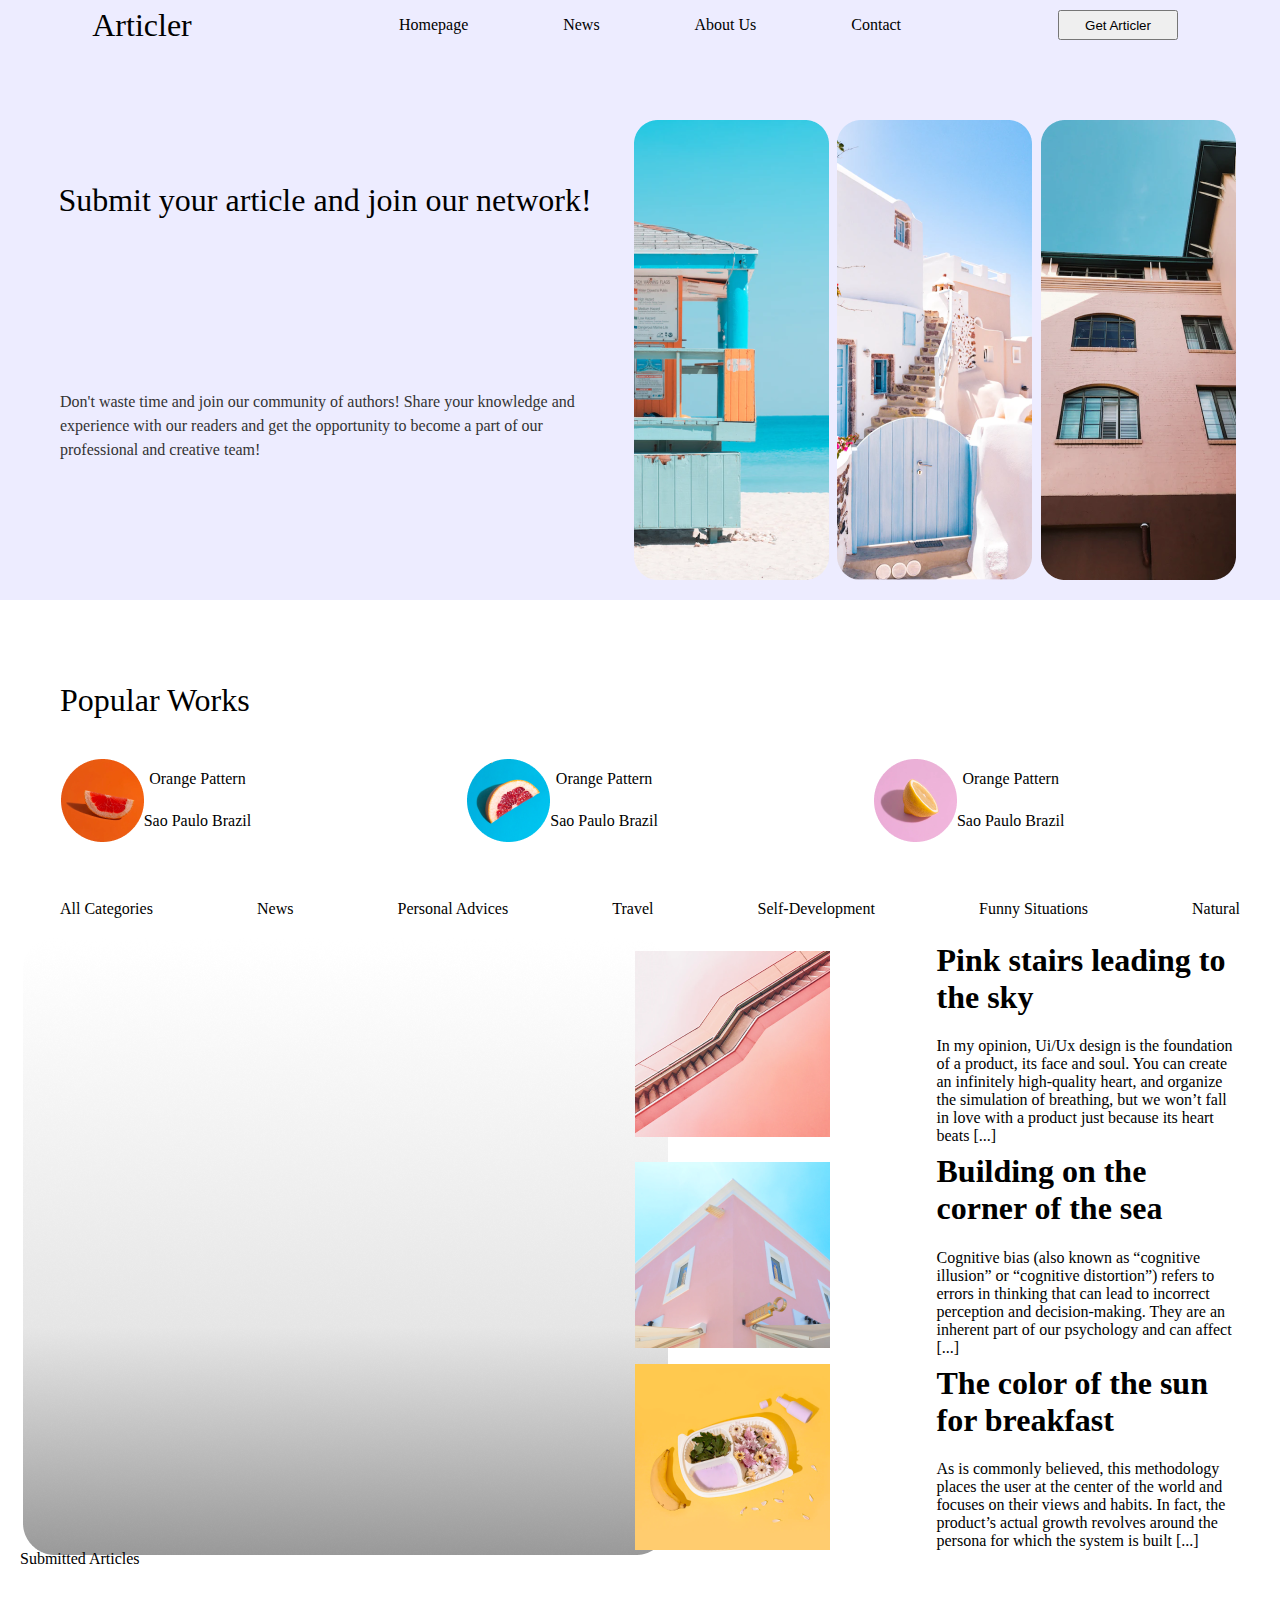
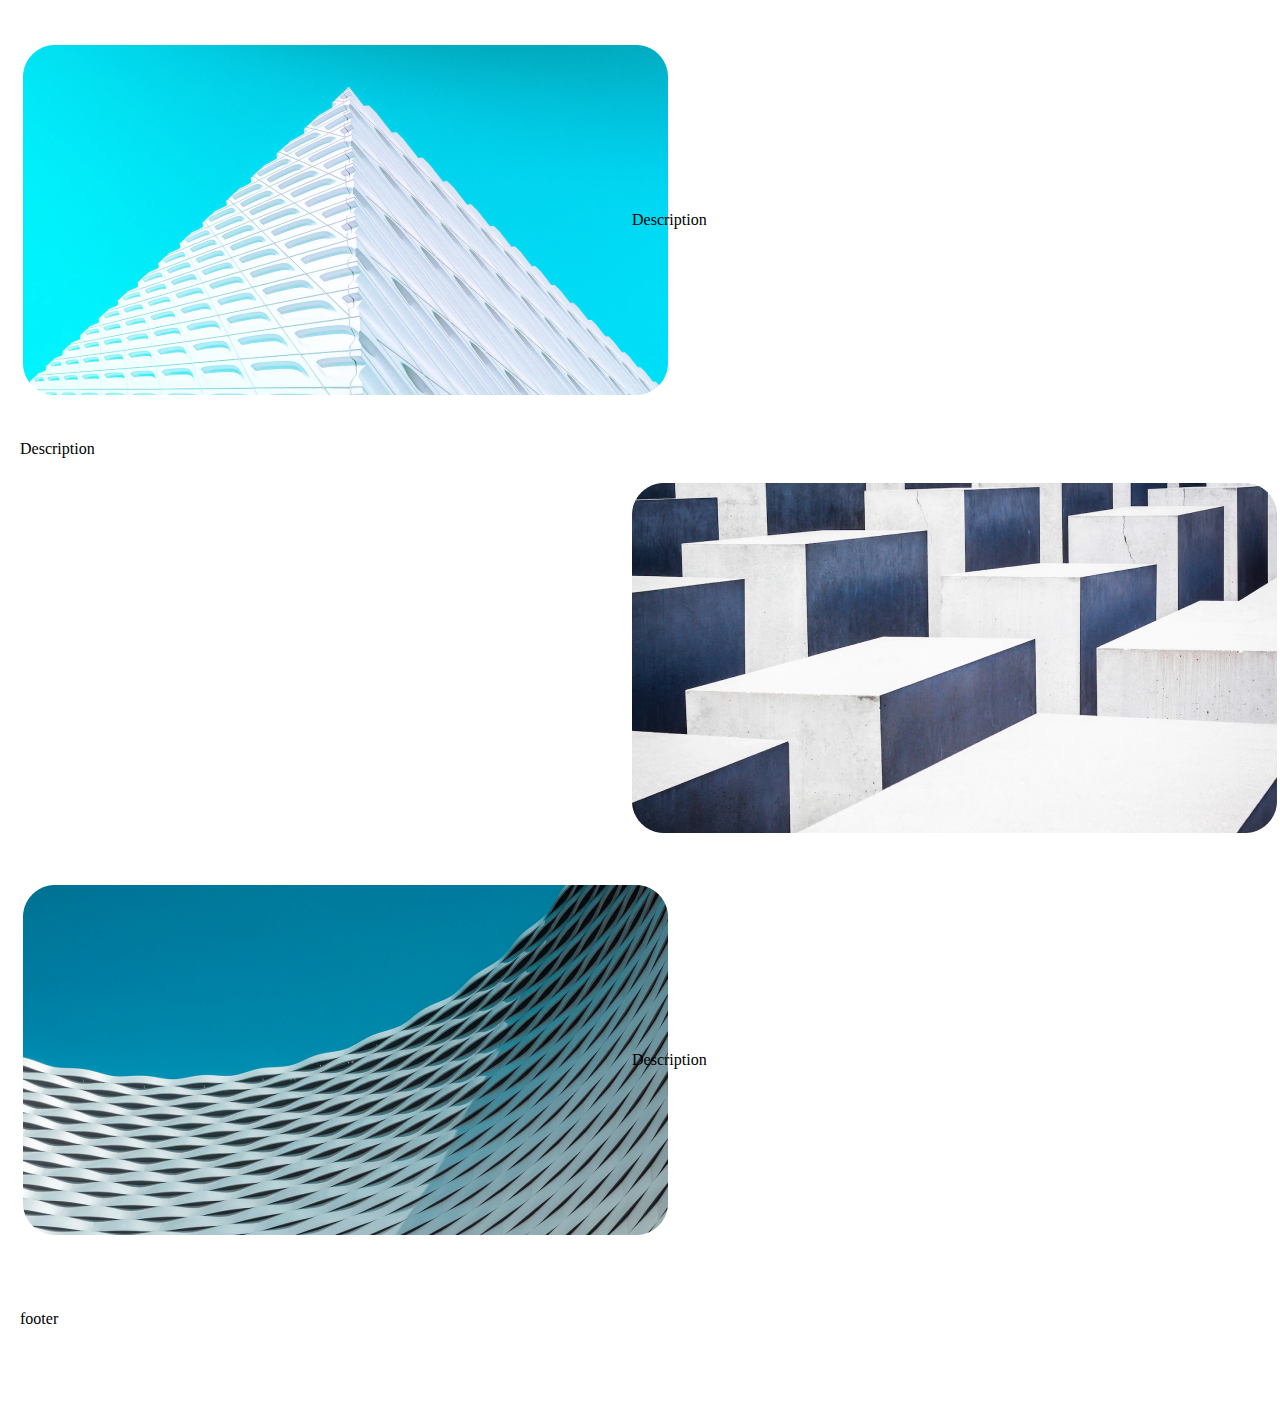
==== commit ebc9457b: "day 3 exercise 2, 50%" ====
--- a/exercise2/index.html
+++ b/exercise2/index.html
@@ -77,8 +77,89 @@
                 </div>
             </div>
         </section> 
-        <section id="articles" class="section-divider">articles</section>
-        <section id="submitted" class="section-divider">submitted</section>
+        <section id="categories" class="section-divider">
+            <nav>
+                <ul>
+                    <li>All Categories</li>
+                    <li>News</li>
+                    <li>Personal Advices</li>
+                    <li>Travel</li>
+                    <li>Self-Development</li>
+                    <li>Funny Situations</li>
+                    <li>Natural</li>
+                </ul>
+            </nav>
+            <table>
+                <tr>
+                    <td class="left">
+                        <img src="featured-main.png">
+                    </td>
+                    <td class="right">
+                        <table>
+                            <tr class="top">
+                                <td><img src="featured-1.png"></td>
+                                <td>
+                                    <h1>Pink stairs leading to the sky</h1>
+                                    <p>In my opinion, Ui/Ux design is the foundation of a product, its face and soul. You can create an infinitely high-quality heart, and organize the simulation of breathing, but we won’t fall in love with a product just because its heart beats [...]</p>
+                                </td>
+                            </tr>
+                            <tr class="center">
+                                <td><img src="featured-2.png"></td>
+                                <td>
+                                    <h1>Building on the corner of the sea</h1>
+                                    <p>Cognitive bias (also known as “cognitive illusion” or “cognitive distortion”) refers to errors in thinking that can lead to incorrect perception and decision-making. They are an inherent part of our psychology and can affect [...]</p>
+                                </td>
+                            </tr>
+                            <tr class="bottom"><td><img src="featured-3.png"></td>
+                                <td>
+                                    <h1>The color of the sun for breakfast</h1>
+                                    <p>As is commonly believed, this methodology places the user at the center of the world and focuses on their views and habits. In fact, the product’s actual growth revolves around the persona for which the system is built [...]</p>
+                                </td>
+                            </tr>
+                        </table>
+                    </td>
+                </tr>
+            </table>
+        </section>
+        <section id="submitted" class="section-divider">
+            <div class="title">Submitted Articles</div>
+            <div class="article">
+                <table>
+                    <tr>
+                        <td class="image">
+                            <img src="article-1.png">
+                        </td>
+                        <td class="description">
+                            Description
+                        </td>
+                    </tr>
+                </table>
+            </div>
+            <div class="article">
+                <table>
+                    <tr>
+                        <td class="description"></td>
+                            Description
+                        </td>
+                        <td class="image">
+                            <img src="article-2.png">
+                        </td>
+                    </tr>
+                </table>
+            </div>
+            <div class="article">
+                <table>
+                    <tr>
+                        <td class="image">
+                            <img src="article-3.png">
+                        </td>
+                        <td class="description">
+                            Description
+                        </td>
+                    </tr>
+                </table>
+            </div>
+        </section>
         <section id="footer">footer</section>
     </body>
 </html>--- a/exercise2/style.css
+++ b/exercise2/style.css
@@ -1,6 +1,11 @@
 body {
     margin: 0;
     padding: 0;
+}
+
+section {
+    padding-left: 20px;
+    padding-right: 40px;
 }
 
 .section-divider{
@@ -160,21 +165,57 @@
     align-items: center;
  }
 
- #articles {
-    background : red; 
+ #categories {
+    height: 600px;
+ }
+
+ #categories nav ul {
+    display: flex;
+    list-style: none;
+    justify-content: space-between;
+    align-items: center;
+}
+
+#categories table {
+    width: 100%;
+    height: 100%;
+    table-layout: fixed;
+}
+
+#categories .left {
+}
+
+#categories .right {
+}
+
+
+
+ #submitted .title{
+    height: 50px;
+ }
+
+ .article {
+    height: 400px;
+    margin-top: 20px;
+    margin-bottom: 20px;
+ }
+
+ .article table {
+    width: 100%;
+    height: 100%;
+    table-layout: fixed;
+ }
+
+ .article .image {
+ }
+
+ .article .description {
+ }
+
+ #footer {
     height: 100px;
  }
 
- #submitted {
-    background : yellow;
-    height: 100px;
- }
-
- #footer {
-    background : green; 
-    height: 100px;
- }
-
  .works {
     display: flex;
     width: 80%;
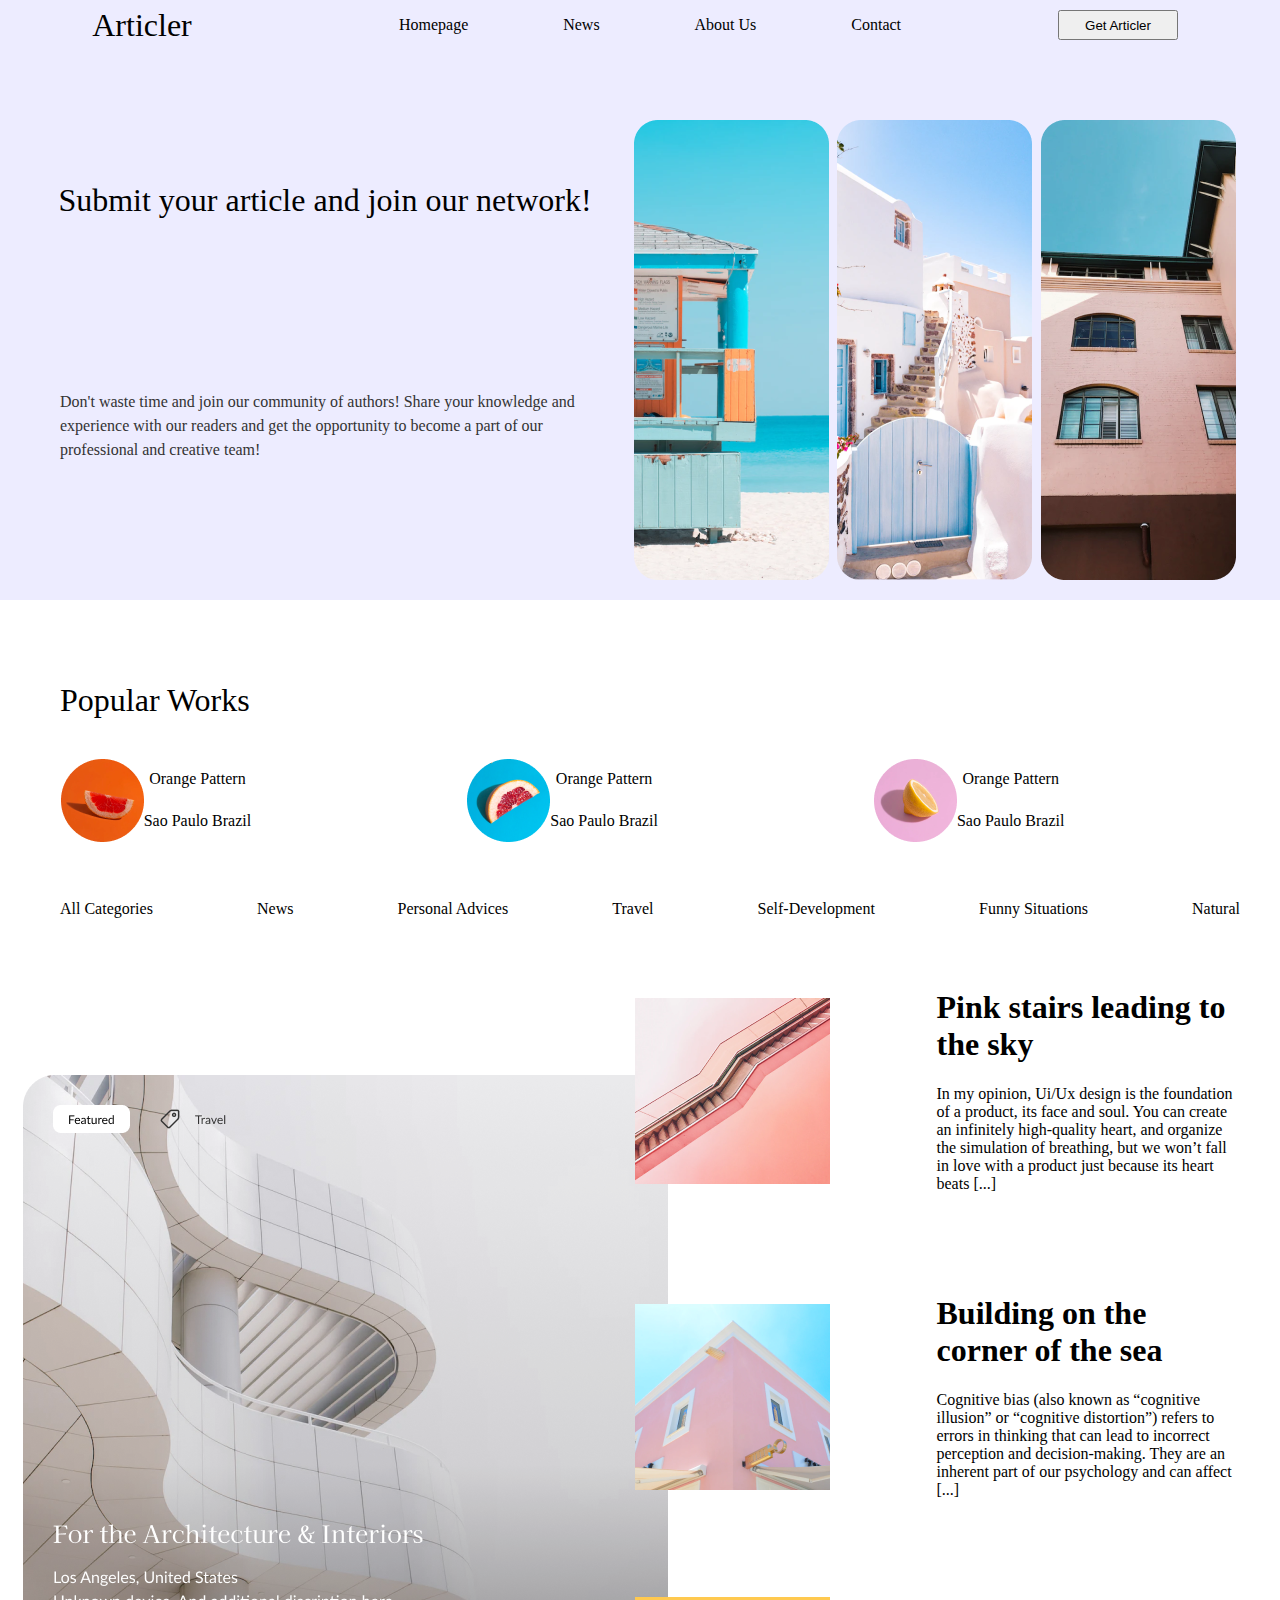
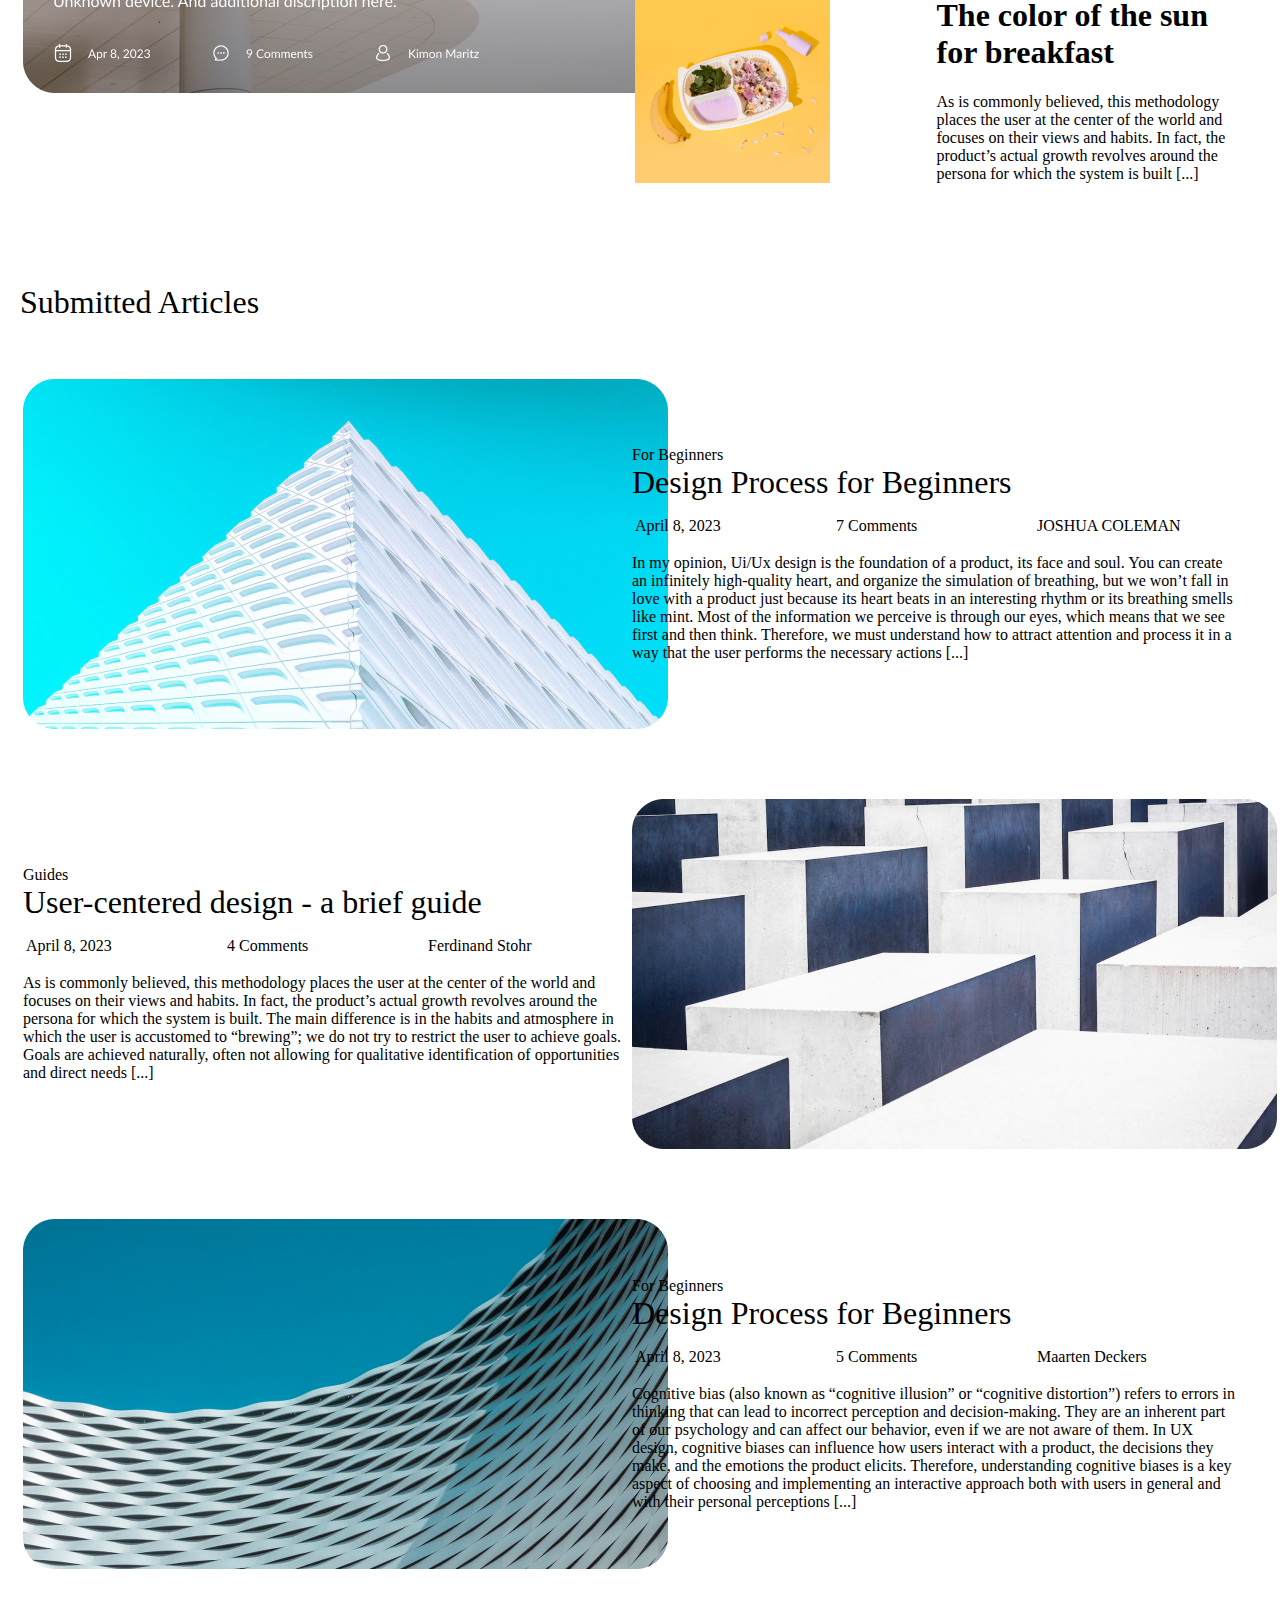
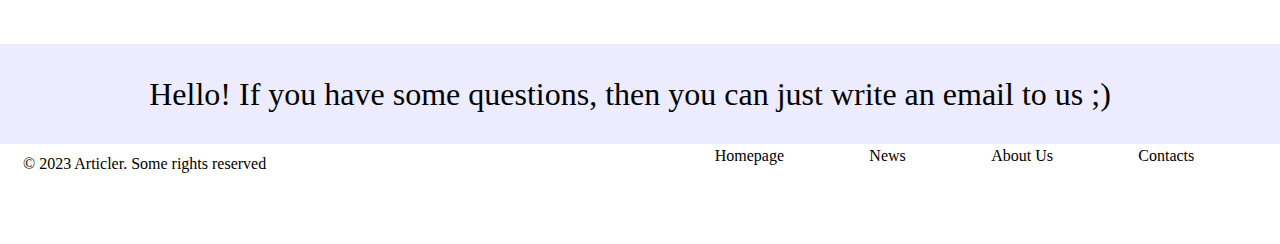
==== commit 7276296b: "day 3 exercise 2, 70%" ====
--- a/exercise2/index.html
+++ b/exercise2/index.html
@@ -130,7 +130,22 @@
                             <img src="article-1.png">
                         </td>
                         <td class="description">
-                            Description
+                            <div class="type">For Beginners</div>
+                            <div class="title">Design Process for  Beginners</div>
+                            <div class="details">
+                                <table>
+                                    <tr>
+                                        <td>April 8, 2023</td>
+                                        <td>7 Comments</td>
+                                        <td>JOSHUA COLEMAN</td>
+                                    </tr>
+                                </table>
+                            </div>
+                            <div class="description">
+                                <p>In my opinion, Ui/Ux design is the foundation of a product, its face and soul. You can create an infinitely high-quality heart, and organize the simulation of breathing, but we won’t fall in love with a product just because its heart beats in an interesting rhythm or its breathing smells like mint.
+
+                                    Most of the information we perceive is through our eyes, which means that we see first and then think. Therefore, we must understand how to attract attention and process it in a way that the user performs the necessary actions [...]</p>
+                            </div>
                         </td>
                     </tr>
                 </table>
@@ -138,8 +153,23 @@
             <div class="article">
                 <table>
                     <tr>
-                        <td class="description"></td>
-                            Description
+                        <td class="description">
+                            <div class="type">Guides</div>
+                            <div class="title">User-centered design - a brief guide</div>
+                            <div class="details">
+                                <table>
+                                    <tr>
+                                        <td>April 8, 2023</td>
+                                        <td>4 Comments</td>
+                                        <td>Ferdinand Stohr</td>
+                                    </tr>
+                                </table>
+                            </div>
+                            <div class="description">
+                                <p>As is commonly believed, this methodology places the user at the center of the world and focuses on their views and habits. In fact, the product’s actual growth revolves around the persona for which the system is built.
+
+                                    The main difference is in the habits and atmosphere in which the user is accustomed to “brewing”; we do not try to restrict the user to achieve goals. Goals are achieved naturally, often not allowing for qualitative identification of opportunities and direct needs [...]</p>
+                            </div>
                         </td>
                         <td class="image">
                             <img src="article-2.png">
@@ -154,12 +184,44 @@
                             <img src="article-3.png">
                         </td>
                         <td class="description">
-                            Description
+                            <div class="type">For Beginners</div>
+                            <div class="title">Design Process for  Beginners</div>
+                            <div class="details">
+                                <table>
+                                    <tr>
+                                        <td>April 8, 2023</td>
+                                        <td>5 Comments</td>
+                                        <td>Maarten Deckers</td>
+                                    </tr>
+                                </table>
+                            </div>
+                            <div class="description">
+                                <p>Cognitive bias (also known as “cognitive illusion” or “cognitive distortion”) refers to errors in thinking that can lead to incorrect perception and decision-making. They are an inherent part of our psychology and can affect our behavior, even if we are not aware of them.
+
+                                    In UX design, cognitive biases can influence how users interact with a product, the decisions they make, and the emotions the product elicits. Therefore, understanding cognitive biases is a key aspect of choosing and implementing an interactive approach both with users in general and with their personal perceptions [...]</p>
+                            </div>
                         </td>
                     </tr>
                 </table>
             </div>
         </section>
-        <section id="footer">footer</section>
+        <section id="ending">Hello! If you have some questions, then you can just write an email to us ;)</section>
+        <section id="footer">
+            <table>
+                <tr>
+                    <td class="left">© 2023 Articler. Some rights reserved</td>
+                    <td class="right">
+                        <nav>
+                            <ul>
+                                <li>Homepage</li>
+                                <li>News</li>
+                                <li>About Us</li>
+                                <li>Contacts</li>
+                            </ul>
+                        </nav>
+                    </td>
+                </tr>
+            </table>
+        </section>
     </body>
 </html>--- a/exercise2/style.css
+++ b/exercise2/style.css
@@ -166,7 +166,6 @@
  }
 
  #categories {
-    height: 600px;
  }
 
  #categories nav ul {
@@ -189,9 +188,10 @@
 }
 
 
-
- #submitted .title{
+ #submitted .title {
     height: 50px;
+
+    font-size: xx-large;
  }
 
  .article {
@@ -212,10 +212,33 @@
  .article .description {
  }
 
+ #ending {
+    height: 100px;
+    background-color: #EDECFF;
+
+    display: flex;
+    justify-content: center;
+    align-items: center;
+    font-size: xx-large;
+ }
+
  #footer {
     height: 100px;
  }
 
+ #footer table {
+    table-layout: fixed;
+    width: 100%;
+ }
+
+ #footer nav ul {
+    display: flex;
+
+    justify-content: space-around;
+    align-items: center;
+    list-style: none;
+ }
+
  .works {
     display: flex;
     width: 80%;
